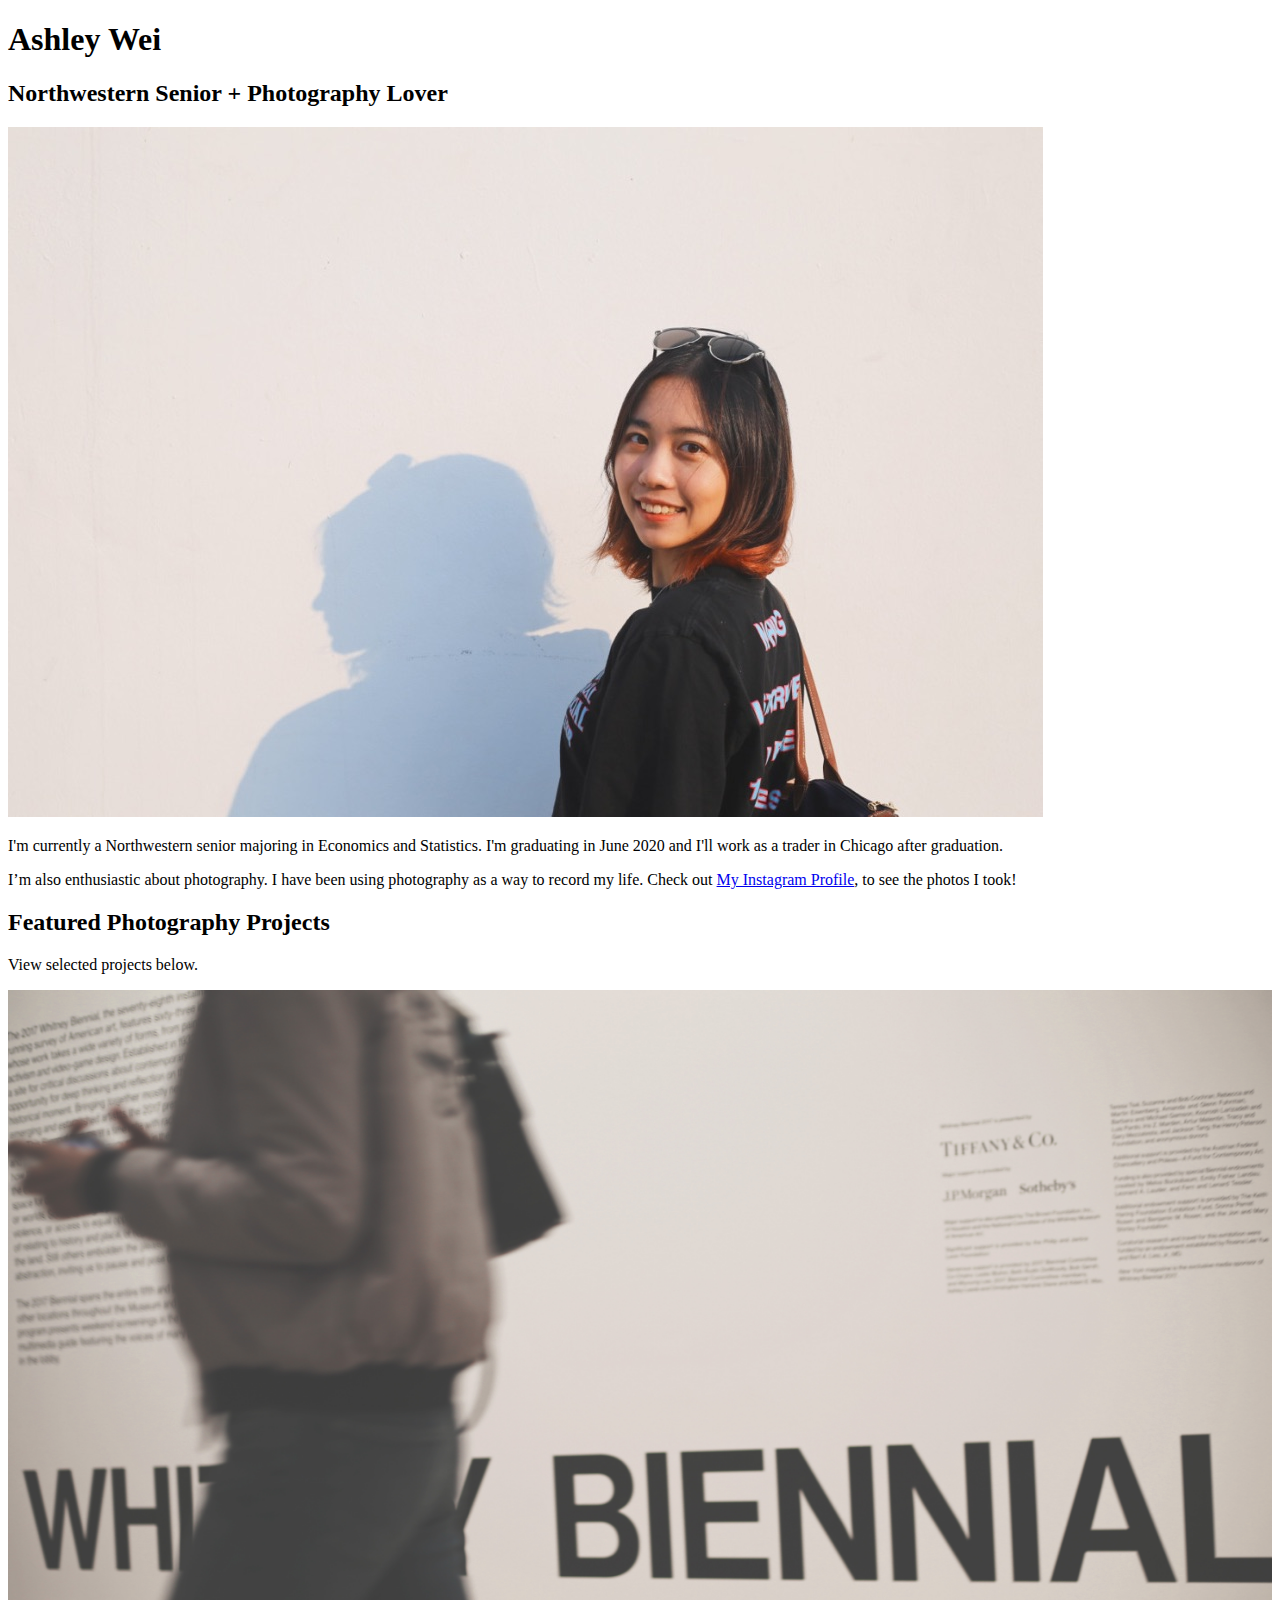
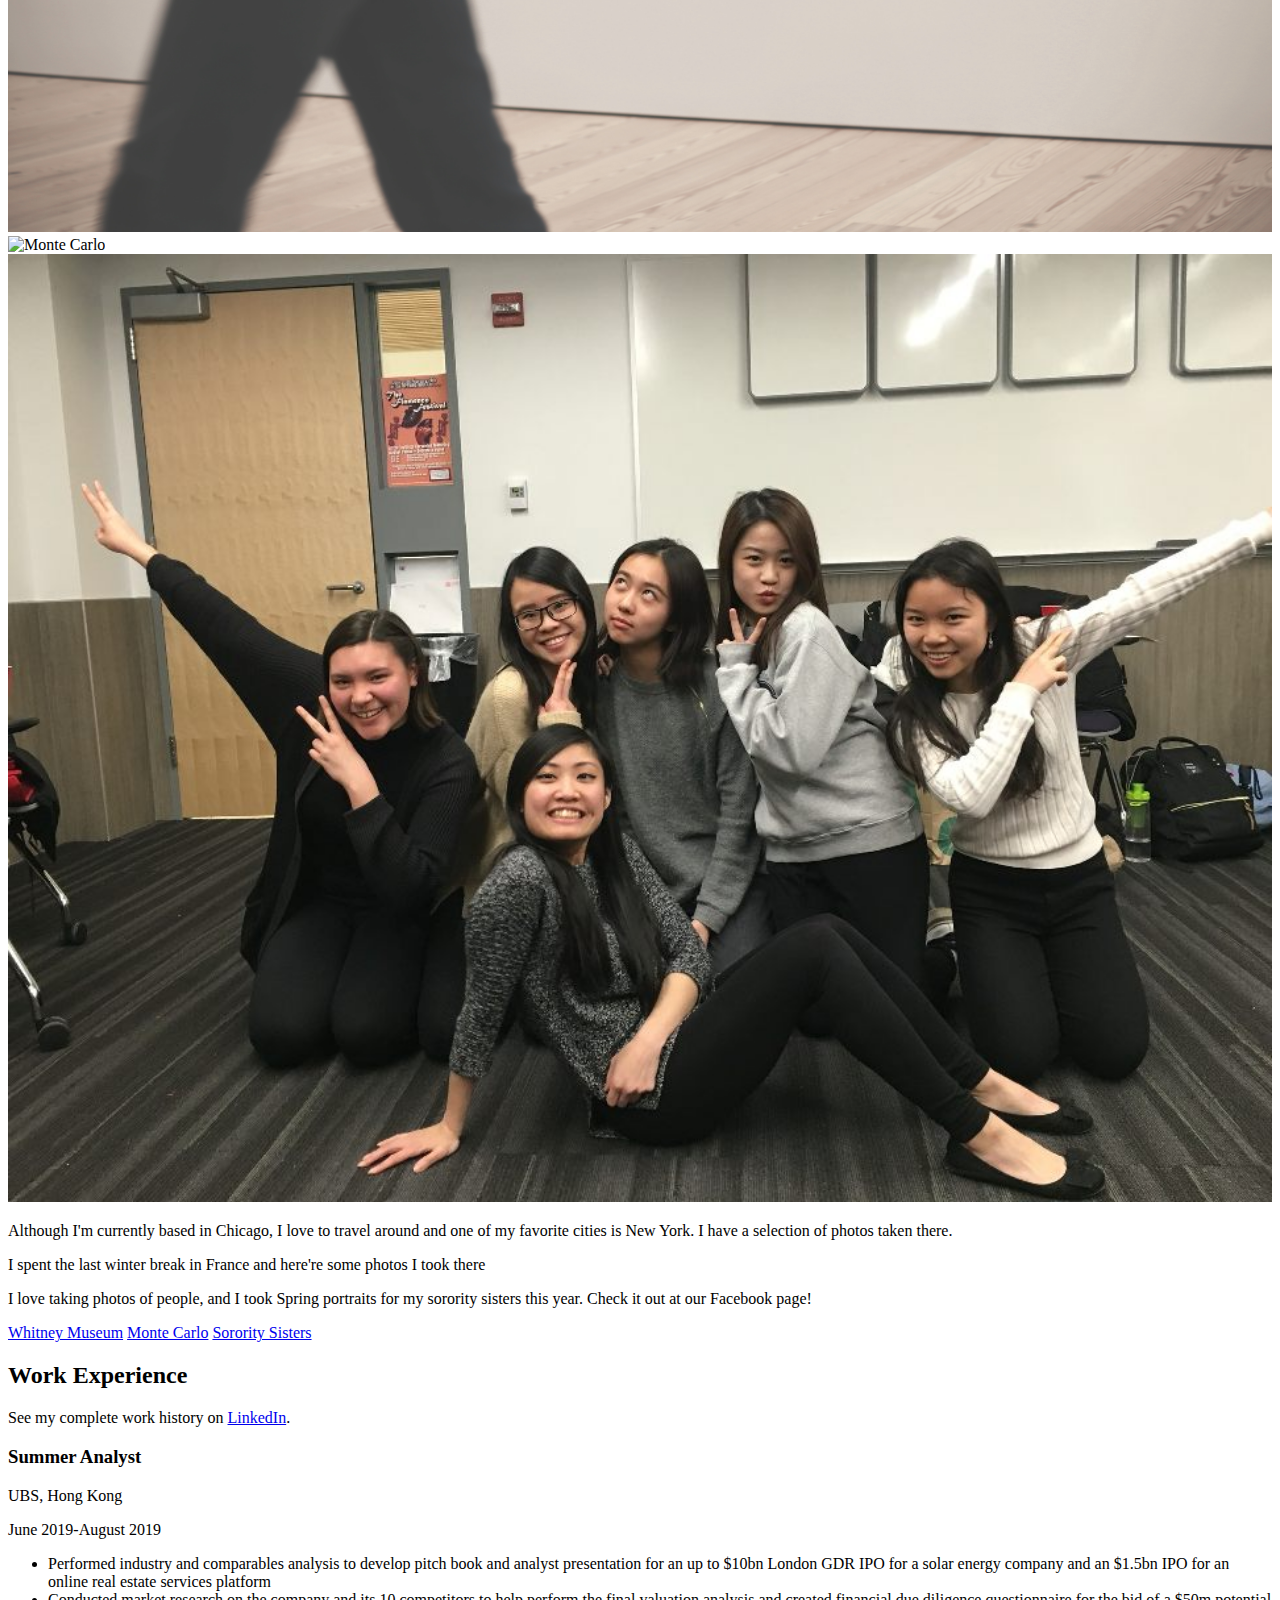
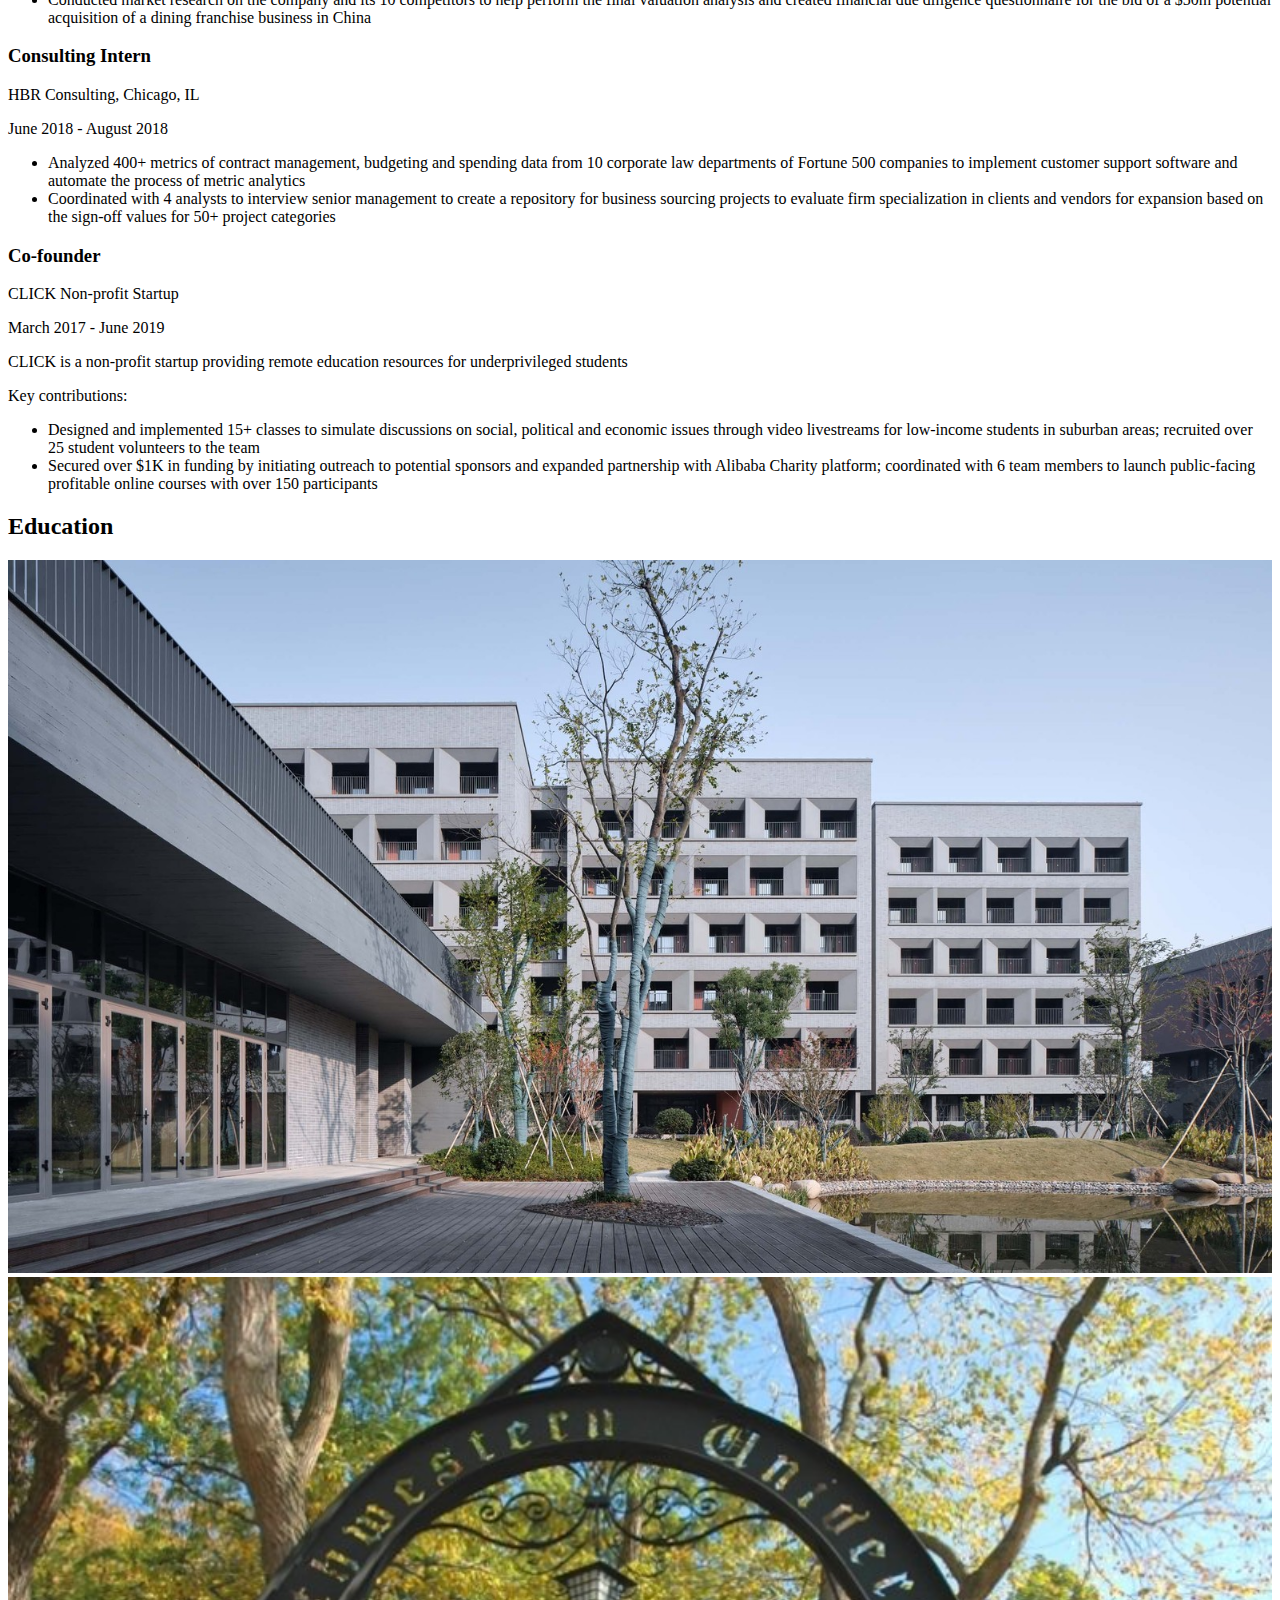
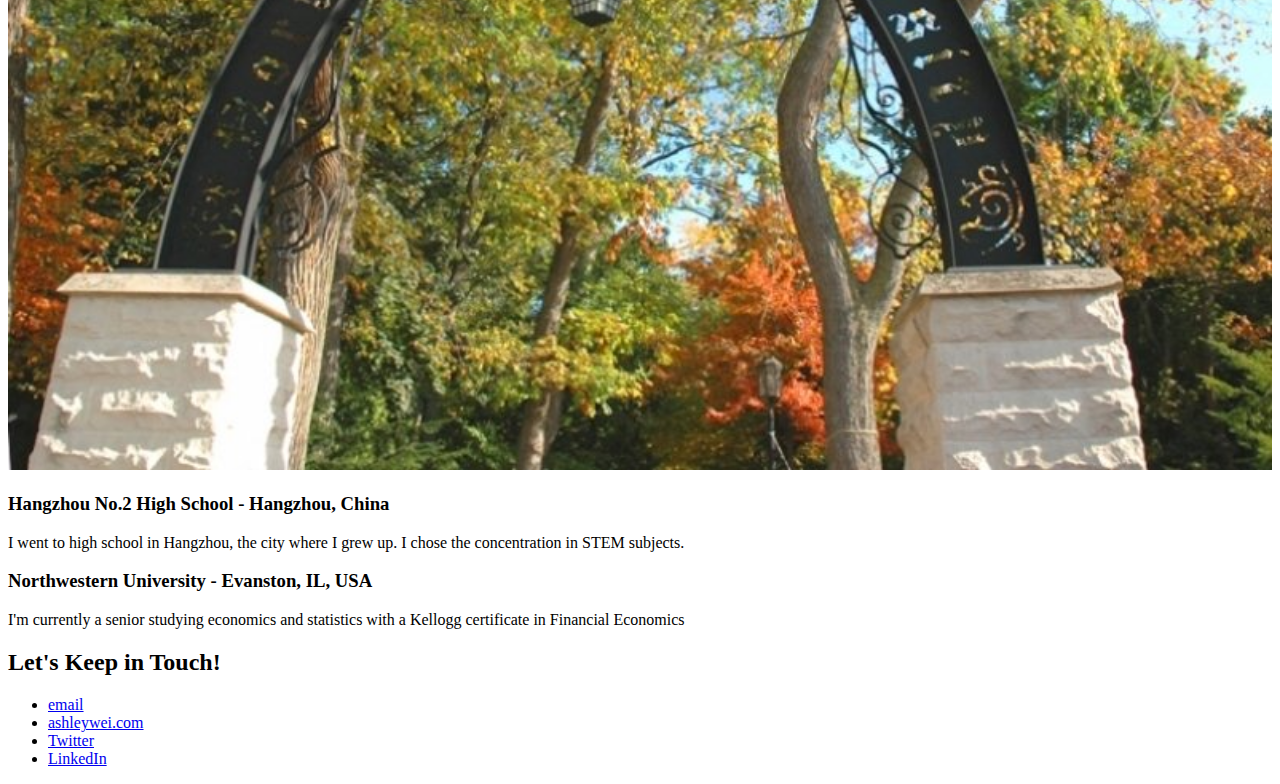
==== hw01/index.html @ e66b19d8 "Checking in my hw01 folder" ====
<!DOCTYPE html>
<html lang="en">
  <head>
    <meta charset="UTF-8">
    <meta name="viewport" content="width=device-width, initial-scale=1.0">
    <title>Ashley Wei, Northwestern Senior + Photography Lover</title>
    <link href="https://fonts.googleapis.com/css2?family=Montserrat&family=PT+Sans&family=Roboto&display=swap" rel="stylesheet">
    <link rel="stylesheet" href="css/styles.css">
  </head>
  <body>
    <main>
      <!-- ***************  ABOUT / PROFILE  **************** -->
      <header>
        <div class="wrapper">
          <h1>Ashley Wei</h1>
          <h2>Northwestern Senior + Photography Lover</h2>
          <img src = "images/image4.jpg">
          <p>I'm currently a Northwestern senior majoring in Economics and Statistics. I'm graduating in June 2020 and I'll work as a trader in Chicago after graduation.</p>
          <p>I’m also enthusiastic about photography. I have been using photography as a way to record my life. Check out <a href="https://www.instagram.com/ashieeeeee_/" target="_blank">My Instagram Profile</a>, to see the photos I took! </p>
        </div>
      </header>

      <!-- ************ PROJECTS / PORTFOLIO  ************** -->
      <section class="projects">
        <div class="wrapper divider">
          <h2>Featured Photography Projects</h2>
          <p>View selected projects below.</p>

          <!-- Project 1 -->
          <section class="project-item">
            <div class="row">
              <div class="column">
                <img src="images/image1.jpg" alt="Whitney Museum" style="width:100%">
              </div>
              <div class="column">
                <img src="images/image2.jpeg" alt="Monte Carlo" style="width:100%">
              </div>
              <div class="column">
                <img src="images/image3.jpg" alt="Sorority Life" style="width:100%">
              </div>
            </div>

            <div class="row">
              <div class="column">
                <p>Although I'm currently based in Chicago, I love to travel around and one of my favorite cities is New York. I have a selection of photos taken there. </p>
              </div>
              <div class="column">
                <p>I spent the last winter break in France and here're some photos I took there </p>
              </div>
              <div class="column">
                <p>I love taking photos of people, and I took Spring portraits for my sorority sisters this year. Check it out at our Facebook page!</p>
              </div>
            </div>

            <div class='row'>
              <a class="btn1" href="https://www.meatpacking-district.com/places/whitney-museum-of-american-art/?gclid=CjwKCAjw-YT1BRAFEiwAd2WRtj0iU8Duu0cjeUuhCwBNawcV4nhw-ujL1L32hEbQFrQg4oaeuE2l2xoCQX8QAvD_BwE" target="_blank">Whitney Museum</a>
              <a class="btn1" href="https://www.instagram.com/ashieeeeee_/" target="_blank">Monte Carlo</a>
              <a class="btn1" href="https://www.facebook.com/NorthwesternSYZ/" target="_blank">Sorority Sisters</a>
            </ul>
            </section>
          </div>
        </section>

      <!-- ****************  WORK EXPERIENCE  ******************** -->
      <section class="work-experience">
        <div class="wrapper item-details divider">
          <h2>Work Experience</h2>
          <p>See my complete work history on <a href="https://www.linkedin.com/in/ashley-wei-2136b8104/">LinkedIn</a>.</p>

          <!-- Job 1 -->
          <section class="job-item">
            <div class="job-details">
              <h3>Summer Analyst</h3>
              <p>UBS, Hong Kong</p>
              <p>June 2019-August 2019</p>
            </div>
            <div class="job-summary">
              <ul>
                <li>Performed industry and comparables analysis to develop pitch book and analyst presentation for an up to $10bn London GDR IPO for a solar energy company and an $1.5bn IPO for an online real estate services platform
                </li>
                <li>Conducted market research on the company and its 10 competitors to help perform the final valuation analysis and created financial due diligence questionnaire for the bid of a $50m potential acquisition of a dining franchise business in China</li>
                <ul>
            </div>
          </section>

          <!-- Job 2 -->
          <section class="job-item">
            <div class="job-details">
              <h3>Consulting Intern</h3>
              <p>HBR Consulting, Chicago, IL</p>
              <p>June 2018 - August 2018</p>
            </div>
            <div class="job-summary">
              <ul>
                <li>Analyzed 400+ metrics of contract management, budgeting and spending data from 10 corporate law departments of Fortune 500 companies to implement customer support software and automate the process of metric analytics </li>
                <li>Coordinated with 4 analysts to interview senior management to create a repository for business sourcing projects to evaluate firm specialization in clients and vendors for expansion based on the sign-off values for 50+ project categories </li>
                <ul>
            </div>
          </section>

          <!-- Job 3 -->
          <section class="job-item">
            <div class="job-details">
              <h3>Co-founder</h3>
              <p>CLICK Non-profit Startup</p>
              <p>March 2017 - June 2019</p>
            </div>
            <div class="job-summary">
              <p>CLICK is a non-profit startup providing remote education resources for underprivileged students</p>
              <p>Key contributions:</p>
              <ul>
                <li>Designed and implemented 15+ classes to simulate discussions on social, political and economic issues through video livestreams for low-income students in suburban areas; recruited over 25 student volunteers to the team</li>
                <li>Secured over $1K in funding by initiating outreach to potential sponsors and expanded partnership with Alibaba Charity platform; coordinated with 6 team members to launch public-facing profitable online courses with over 150 participants</li>
              </ul>
            </div>
          </section>
        </div>
      </section>

      <!-- *************  EDUCATION & CERTIFICATIONS *********** -->
      <section class="education">
        <div class="wrapper item-details">
          <h2>Education</h2>

          <div class="row">
            <div class="column1">
              <img src="images/hz0.jpg" alt="Hangzhou No.2 High School" style="width:100%">
            </div>
            <div class="column1">
              <img src="images/nu0.jpg" alt="Northwestern University" style="width:100%">
            </div>
          </div>

          <div class="row">
            <div class="column1">
              <h3>Hangzhou No.2 High School - Hangzhou, China</h3>
              <p>I went to high school in Hangzhou, the city where I grew up. I chose the concentration in STEM subjects.</p>
            </div>
            <div class="column1">
              <h3>Northwestern University - Evanston, IL, USA</h3>
              <p>I'm currently a senior studying economics and statistics with a Kellogg certificate in Financial Economics
              </p>
            </div>
          </div>

      </section>

      <!-- ************  CONTACT INFO / SOCIAL MEDIA  ************ -->
      <footer>
        <div class="wrapper">
          <h2>Let's Keep in Touch!</h2>

          <!-- Social media and contact links. Add or remove any networks. -->
          <ul class="contact-list">
            <li><a href="yuqiwei2020@u.northwestern.edu">email</a></li>
            <li><a href="http://ashleywei.com" target="_blank">ashleywei.com</a></li>
            <li><a href="http://twitter.com/ashleywei" target="_blank">Twitter</a></li>
            <li><a href="https://www.linkedin.com/in/ashley-wei-2136b8104/" target="_blank">LinkedIn</a></li>
          </ul>
        </div>
      </footer>
    </main>
  </body>
</html>
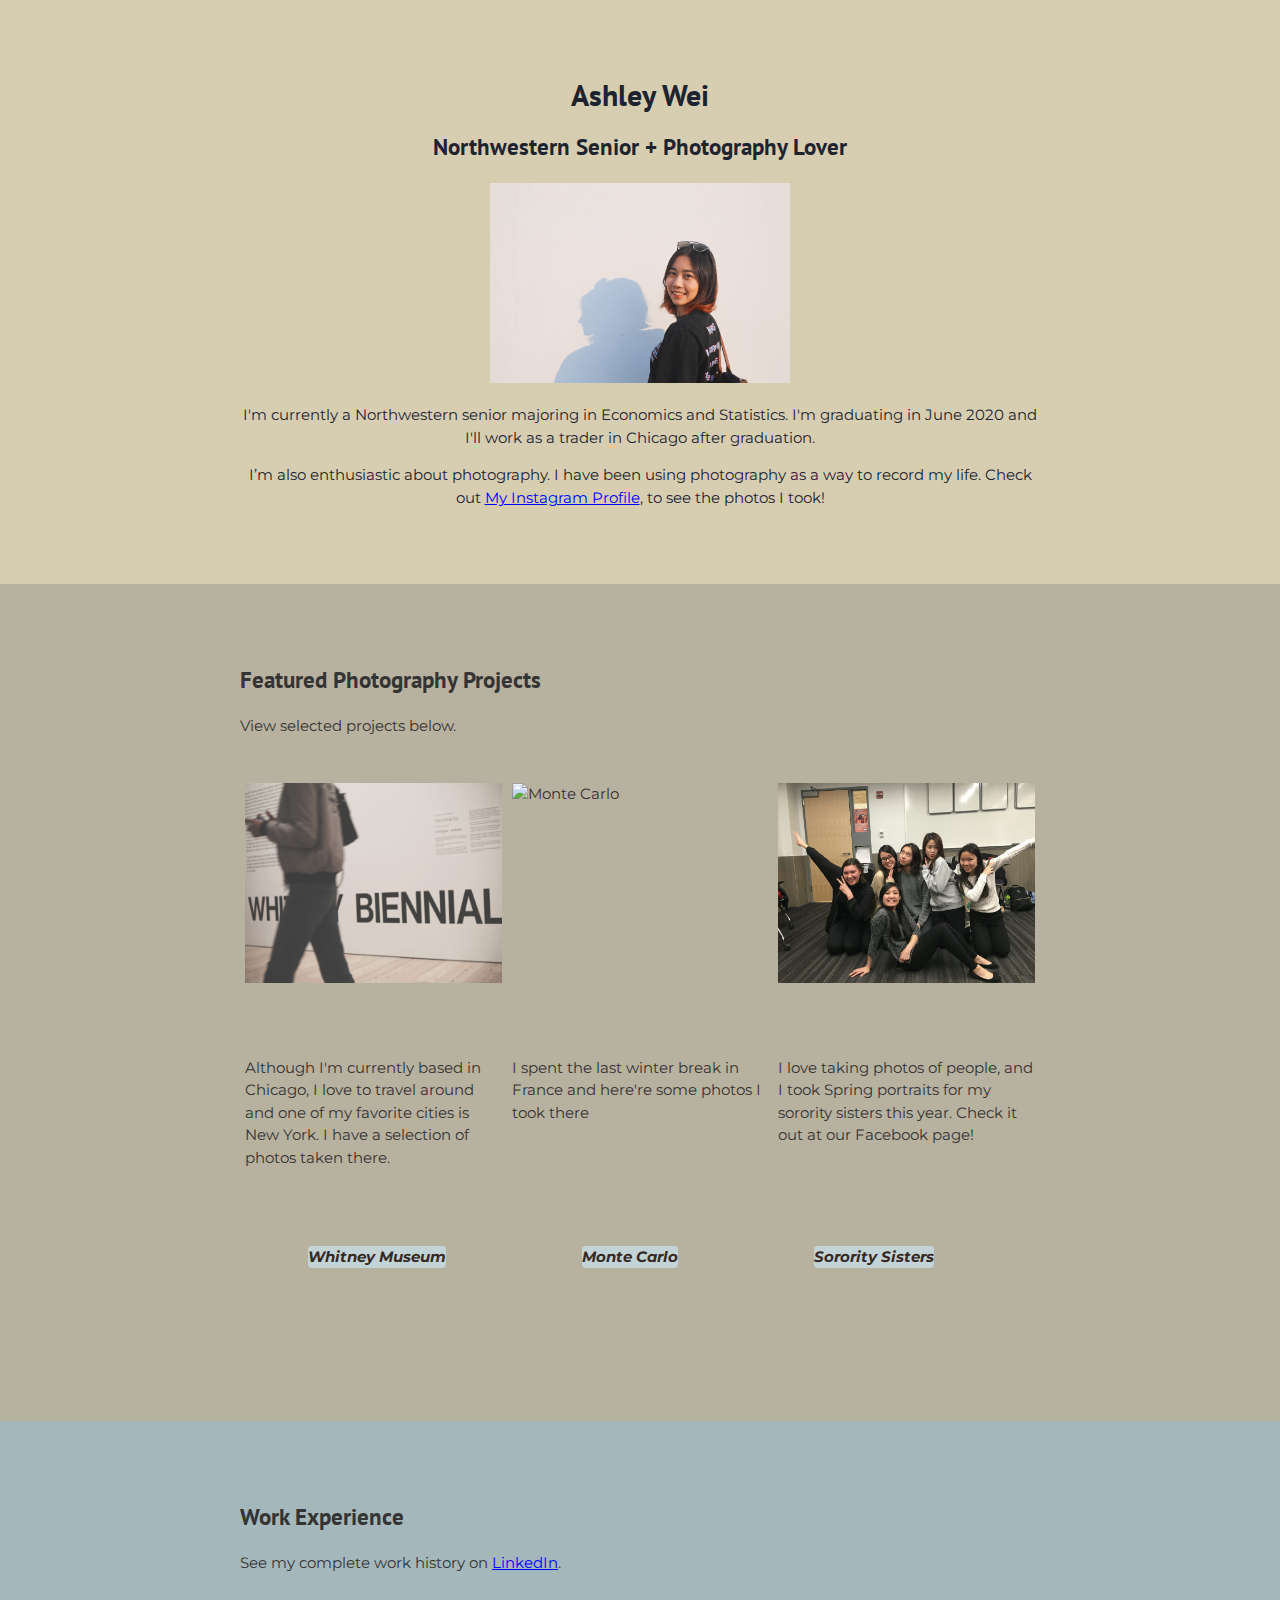
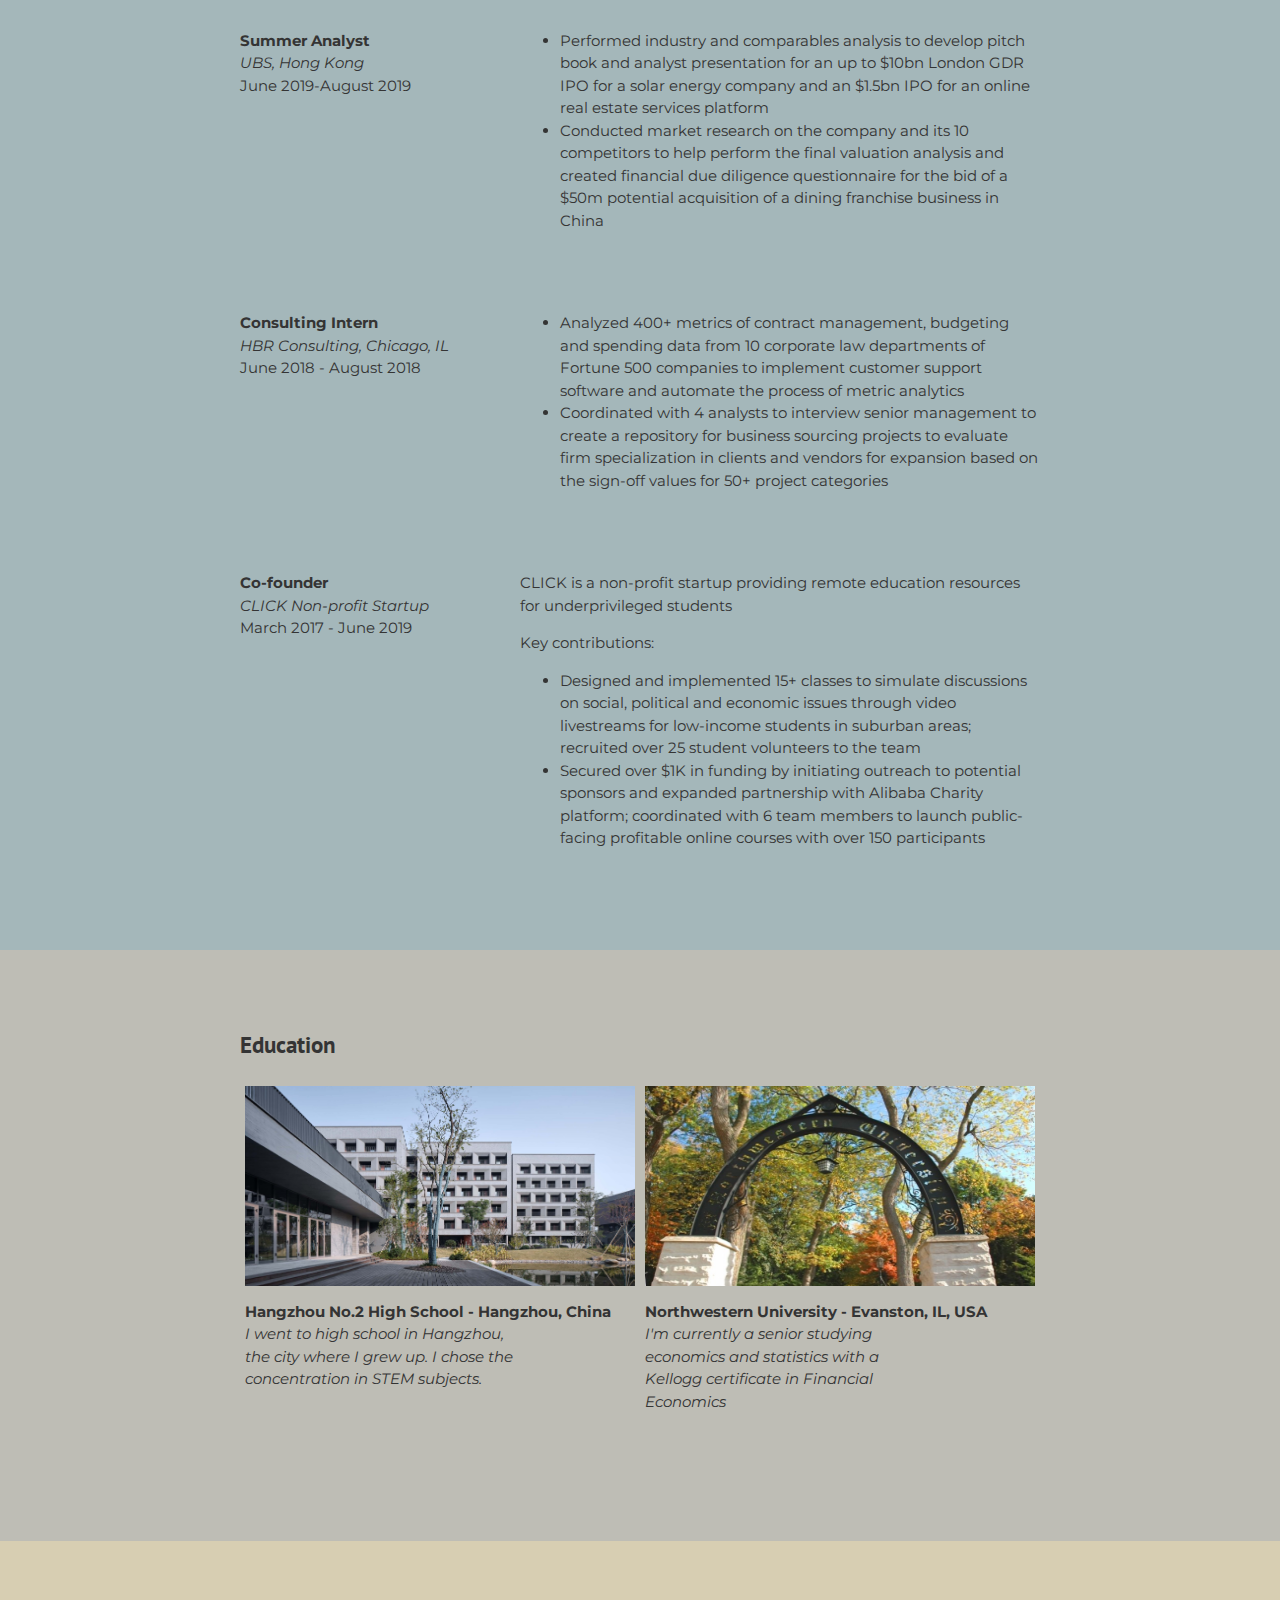
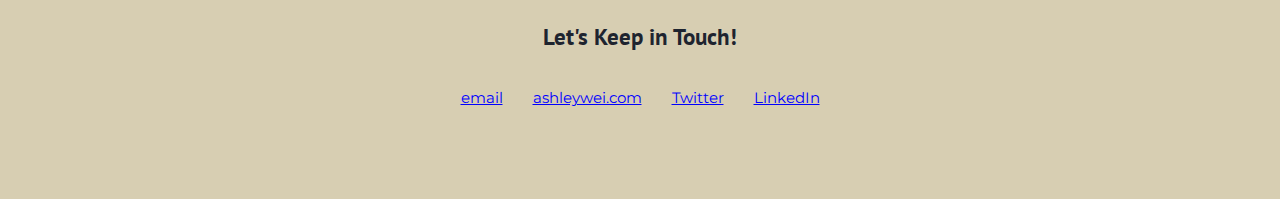
==== commit 550a073d: "Update index.html" ====
--- a/hw01/index.html
+++ b/hw01/index.html
@@ -5,7 +5,7 @@
     <meta name="viewport" content="width=device-width, initial-scale=1.0">
     <title>Ashley Wei, Northwestern Senior + Photography Lover</title>
     <link href="https://fonts.googleapis.com/css2?family=Montserrat&family=PT+Sans&family=Roboto&display=swap" rel="stylesheet">
-    <link rel="stylesheet" href="css/styles.css">
+    <link rel="stylesheet" href="styles.css">
   </head>
   <body>
     <main>
--- a/hw01/styles.css
+++ b/hw01/styles.css
@@ -0,0 +1,228 @@
+/* Values: Calmness, Simplicity, Stability
+------------------------------------*/
+
+/* Global styles
+------------------------------------*/
+html {
+    box-sizing: border-box;
+    /* background: #EEE; */
+}
+*, *:before, *:after {
+    box-sizing: inherit;
+}
+
+@import url('href="https://fonts.googleapis.com/css2?family=Montserrat&family=PT+Sans&family=Roboto&display=swap');
+
+
+body {
+  color: #343434;
+  margin: 0;
+  padding: 0;
+  font-family: 'Montserrat', sans-serif;
+  font-size: 15px;
+  line-height: 1.5;
+}
+img {
+  width: 300px;
+}
+a {
+  color: rgb(0,0,255);
+}
+a:hover {
+  text-decoration: none;
+}
+h1 {
+  color: 1E242F
+  font-size: 120px;
+  line-height: 1;
+}
+h2 {
+  color: 1E242F
+  font-size: 40px;
+}
+h1, h2 {
+  font-family: 'PT Sans',monospace;
+  font-weight: bolder;
+  margin: 10;
+}
+.wrapper {
+  max-width: 800px;
+  width: 85%;
+  margin: 0 auto;
+  padding: 60px 0;
+}
+h3 {
+  color: 1E242F
+  font-family: 'PT Sans', monospace;
+  margin-bottom: 0;
+  font-size: 15px
+}
+.item-details h3 + p {
+  font-style: italic;
+}
+.item-details h3 ~ p {
+  margin: 0;
+}
+.divider > section {
+  padding: 25px 0;
+}
+.divider > section:last-of-type {
+  border-bottom: none;
+}
+
+
+/* Profile
+------------------------------------*/
+header {
+  background: #D7CEB2;
+  color: #1E242F;
+}
+
+.left {
+  position: absolute;
+  left: 30px;
+  width: 300px;
+  padding: 10px;
+}
+
+/* Projects
+------------------------------------*/
+.projects {
+  background: #B7B19F;
+}
+.projects a {
+  color: #362924;
+  font-style: oblique;
+  font-weight: bolder
+}
+
+.project-item {
+  overflow: hidden;
+}
+
+/* Three image containers (use 25% for four, and 50% for two, etc) */
+.column {
+  float: left;
+  width: 33.33%;
+  height:200px;
+  padding: 5px;
+}
+
+.column img{
+  height:200px
+}
+
+.column p{
+  padding-top: 59px
+}
+
+/* Clear floats after image containers */
+.row::after {
+  content: "";
+  clear: both;
+  display: table;
+}
+
+.projects .btn1 {
+    float:left;
+    margin: 68px;
+    background: #C3D4D6;
+    text-decoration: none;
+    border-radius: 4px;
+    display: block;
+ }
+
+ .projects .btn1:hover {
+   background: #FFD166;
+ }
+
+/* Work Experience
+------------------------------------*/
+.work-experience {
+  background: #A4B7BA;
+}
+
+/* Education
+------------------------------------*/
+.education {
+  background: #BEBDB5
+}
+.education p {
+  width: 70%;
+}
+
+.column1 {
+  float: left;
+  width: 50%;
+  height:200px;
+  padding: 5px;
+}
+
+.column1 img{
+  height:200px
+}
+
+.column1 h3{
+  padding-top: 120px
+  margin: 80px
+}
+
+
+/* Contact Info
+------------------------------------*/
+footer {
+  background: #D7CEB2;
+  color: #1E242F;
+}
+.contact-list {
+  list-style-type: none;
+  padding: 0;
+}
+.contact-list a {
+  padding: 15px;
+  display: inline-block;
+}
+
+
+/* Responsive
+------------------------------------*/
+@media screen and (min-width:750px){
+  header, footer {
+    text-align: center;
+  }
+  .project-item img {
+    float: left;
+    margin-right: 15px;
+  }
+  .job-item {
+    display: grid;
+    grid-template-columns: 1fr 2fr;
+    column-gap: 20px;
+  }
+  .contact-list {
+    display: flex;
+    justify-content: center;
+  }
+}
+
+@media screen and (max-width:749px){
+  h1 {
+    font-size: 75px;
+    line-height: 0.9;
+    margin-bottom: 20px;
+  }
+  h2 {
+    line-height: 1;
+  }
+  .project-item img {
+    float: left;
+    margin-right: 5px;
+  }
+  .project-item btn1 {
+    display: flex;
+    justify-content: center
+  }
+  .contact-list a {
+    padding: 5px;
+  }
+}
